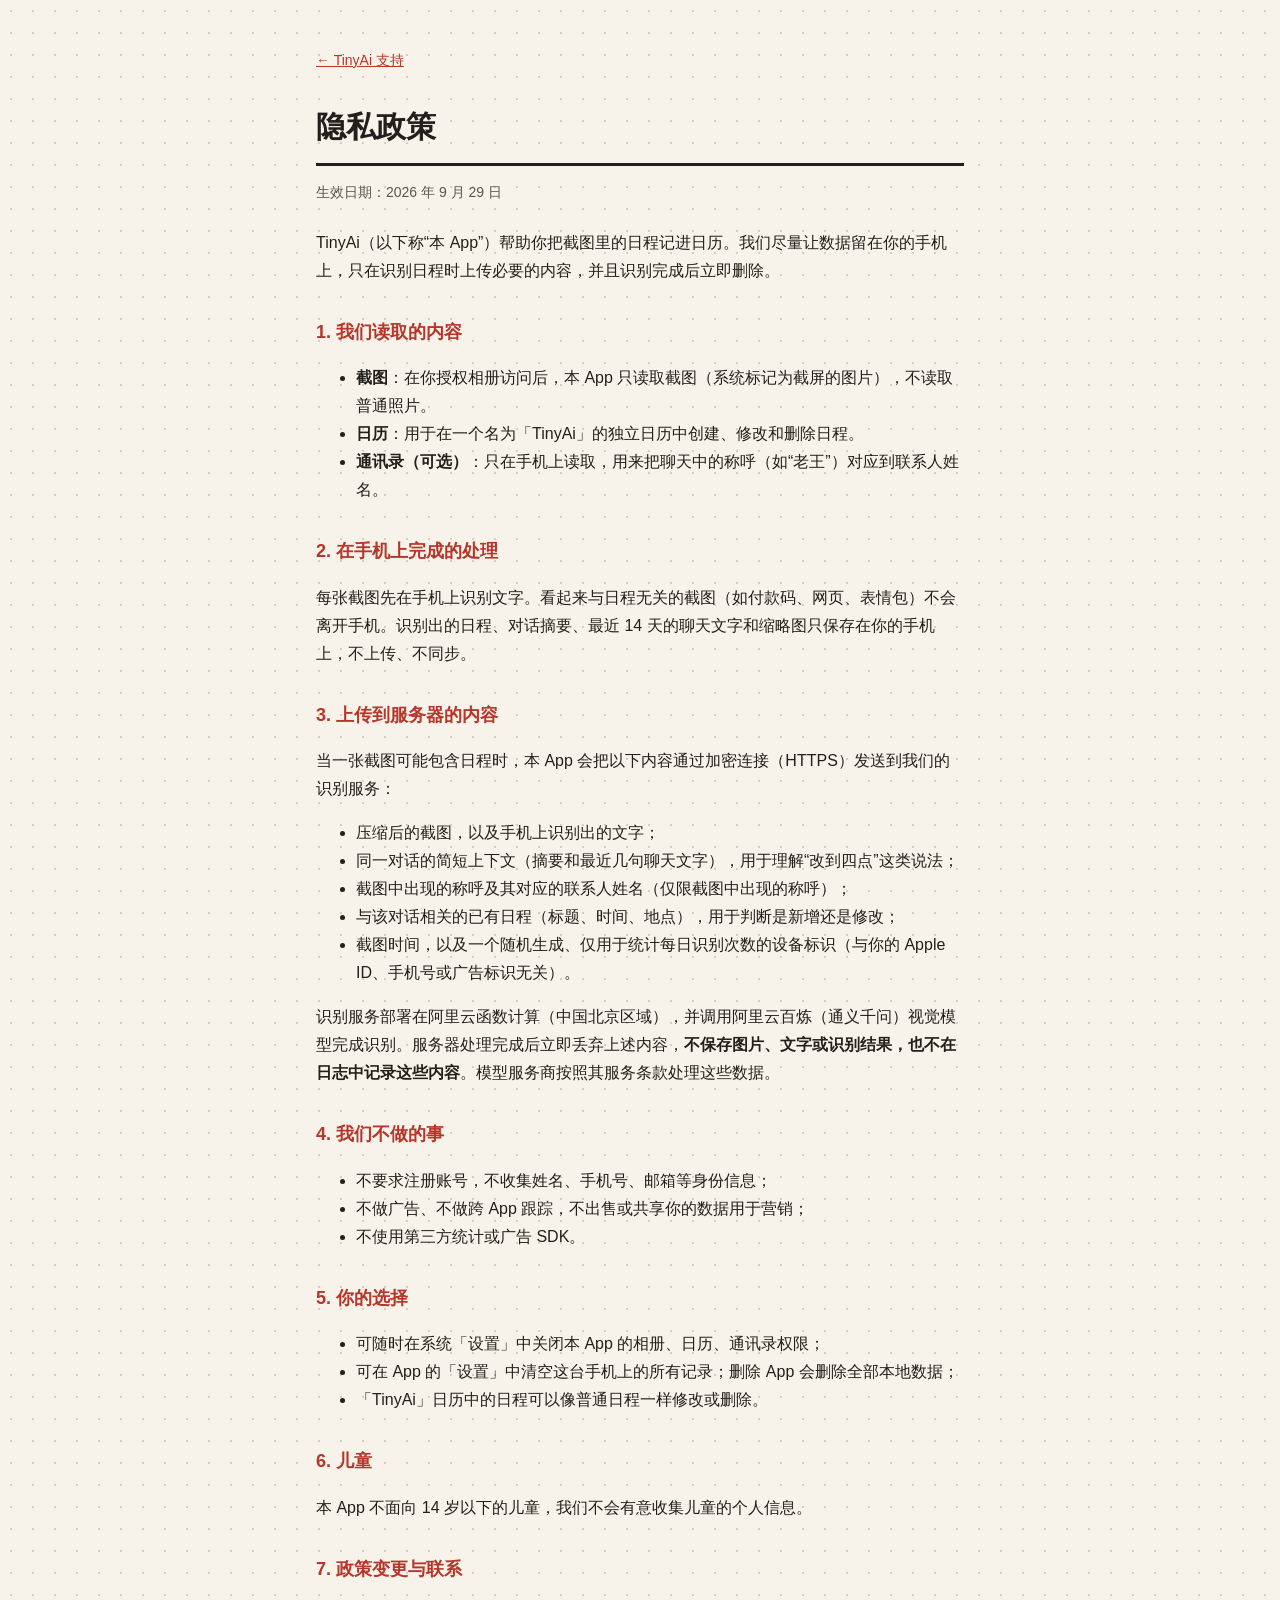
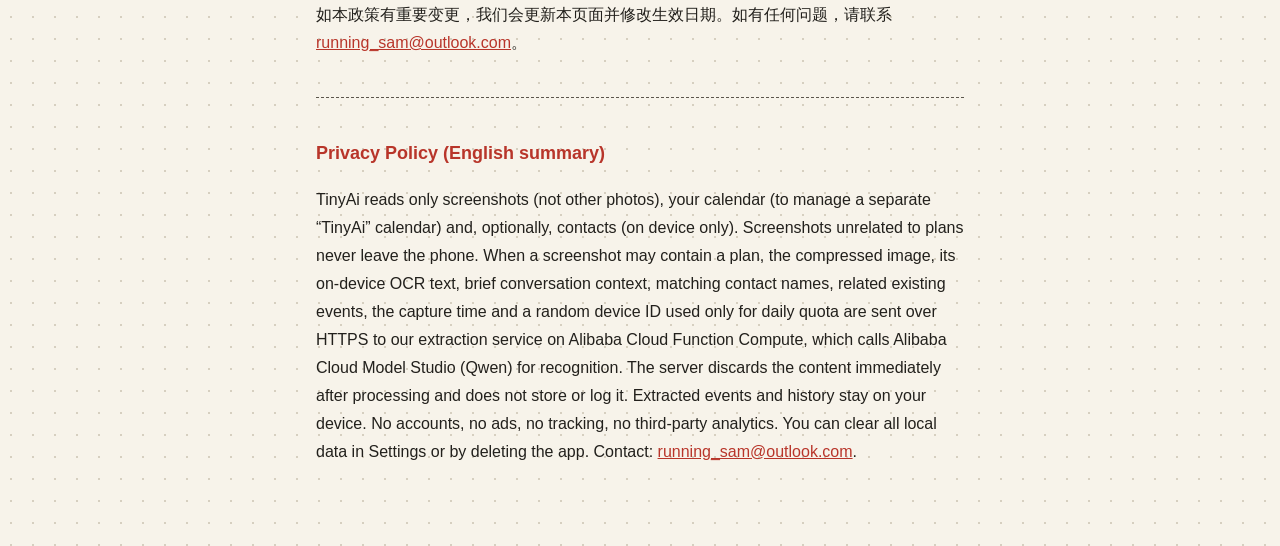
==== privacy.html @ 1770eeb3 "TinyAi support and privacy pages Co-Authored-By: Claude Opus 5.5 (1M context) <noreply@anthropic.com" ====
<!doctype html>
<html lang="zh-Hans"><head><meta charset="utf-8"><meta name="viewport" content="width=device-width,initial-scale=1">
<title>TinyAi 隐私政策</title><link rel="stylesheet" href="style.css"></head>
<body><main>
<nav><a href="index.html">← TinyAi 支持</a></nav>
<h1>隐私政策</h1>
<p class="meta">生效日期：2026 年 9 月 29 日</p>

<p>TinyAi（以下称“本 App”）帮助你把截图里的日程记进日历。我们尽量让数据留在你的手机上，只在识别日程时上传必要的内容，并且识别完成后立即删除。</p>

<h2>1. 我们读取的内容</h2>
<ul>
<li><b>截图</b>：在你授权相册访问后，本 App 只读取截图（系统标记为截屏的图片），不读取普通照片。</li>
<li><b>日历</b>：用于在一个名为「TinyAi」的独立日历中创建、修改和删除日程。</li>
<li><b>通讯录（可选）</b>：只在手机上读取，用来把聊天中的称呼（如“老王”）对应到联系人姓名。</li>
</ul>

<h2>2. 在手机上完成的处理</h2>
<p>每张截图先在手机上识别文字。看起来与日程无关的截图（如付款码、网页、表情包）不会离开手机。识别出的日程、对话摘要、最近 14 天的聊天文字和缩略图只保存在你的手机上，不上传、不同步。</p>

<h2>3. 上传到服务器的内容</h2>
<p>当一张截图可能包含日程时，本 App 会把以下内容通过加密连接（HTTPS）发送到我们的识别服务：</p>
<ul>
<li>压缩后的截图，以及手机上识别出的文字；</li>
<li>同一对话的简短上下文（摘要和最近几句聊天文字），用于理解“改到四点”这类说法；</li>
<li>截图中出现的称呼及其对应的联系人姓名（仅限截图中出现的称呼）；</li>
<li>与该对话相关的已有日程（标题、时间、地点），用于判断是新增还是修改；</li>
<li>截图时间，以及一个随机生成、仅用于统计每日识别次数的设备标识（与你的 Apple ID、手机号或广告标识无关）。</li>
</ul>
<p>识别服务部署在阿里云函数计算（中国北京区域），并调用阿里云百炼（通义千问）视觉模型完成识别。服务器处理完成后立即丢弃上述内容，<b>不保存图片、文字或识别结果，也不在日志中记录这些内容</b>。模型服务商按照其服务条款处理这些数据。</p>

<h2>4. 我们不做的事</h2>
<ul>
<li>不要求注册账号，不收集姓名、手机号、邮箱等身份信息；</li>
<li>不做广告、不做跨 App 跟踪，不出售或共享你的数据用于营销；</li>
<li>不使用第三方统计或广告 SDK。</li>
</ul>

<h2>5. 你的选择</h2>
<ul>
<li>可随时在系统「设置」中关闭本 App 的相册、日历、通讯录权限；</li>
<li>可在 App 的「设置」中清空这台手机上的所有记录；删除 App 会删除全部本地数据；</li>
<li>「TinyAi」日历中的日程可以像普通日程一样修改或删除。</li>
</ul>

<h2>6. 儿童</h2>
<p>本 App 不面向 14 岁以下的儿童，我们不会有意收集儿童的个人信息。</p>

<h2>7. 政策变更与联系</h2>
<p>如本政策有重要变更，我们会更新本页面并修改生效日期。如有任何问题，请联系 <a href="mailto:running_sam@outlook.com">running_sam@outlook.com</a>。</p>

<hr>
<h2>Privacy Policy (English summary)</h2>
<p>TinyAi reads only screenshots (not other photos), your calendar (to manage a separate “TinyAi” calendar) and, optionally, contacts (on device only). Screenshots unrelated to plans never leave the phone. When a screenshot may contain a plan, the compressed image, its on-device OCR text, brief conversation context, matching contact names, related existing events, the capture time and a random device ID used only for daily quota are sent over HTTPS to our extraction service on Alibaba Cloud Function Compute, which calls Alibaba Cloud Model Studio (Qwen) for recognition. The server discards the content immediately after processing and does not store or log it. Extracted events and history stay on your device. No accounts, no ads, no tracking, no third-party analytics. You can clear all local data in Settings or by deleting the app. Contact: <a href="mailto:running_sam@outlook.com">running_sam@outlook.com</a>.</p>
</main></body></html>
---- style.css ----
:root{--paper:#F7F3EA;--dot:#D6CFC0;--ink:#22201C;--soft:#5B564C;--red:#B8352A}
*{box-sizing:border-box}
body{margin:0;background:var(--paper);background-image:radial-gradient(circle,var(--dot) 1px,transparent 1.3px);background-size:22px 22px;color:var(--ink);font:16px/1.75 -apple-system,"PingFang SC","Noto Sans SC",sans-serif}
main{max-width:680px;margin:0 auto;padding:48px 16px 64px}
h1{font-family:"Songti SC",serif;font-size:30px;margin:0 0 4px;border-bottom:3px solid var(--ink);padding-bottom:10px}
h2{font-size:18px;margin:32px 0 6px;color:var(--red)}
p,li{color:var(--ink)}
.meta{color:var(--soft);font-size:14px;margin-bottom:24px}
a{color:var(--red)}
hr{border:0;border-top:1px dashed var(--soft);margin:40px 0}
nav{font-size:14px;margin-bottom:28px}
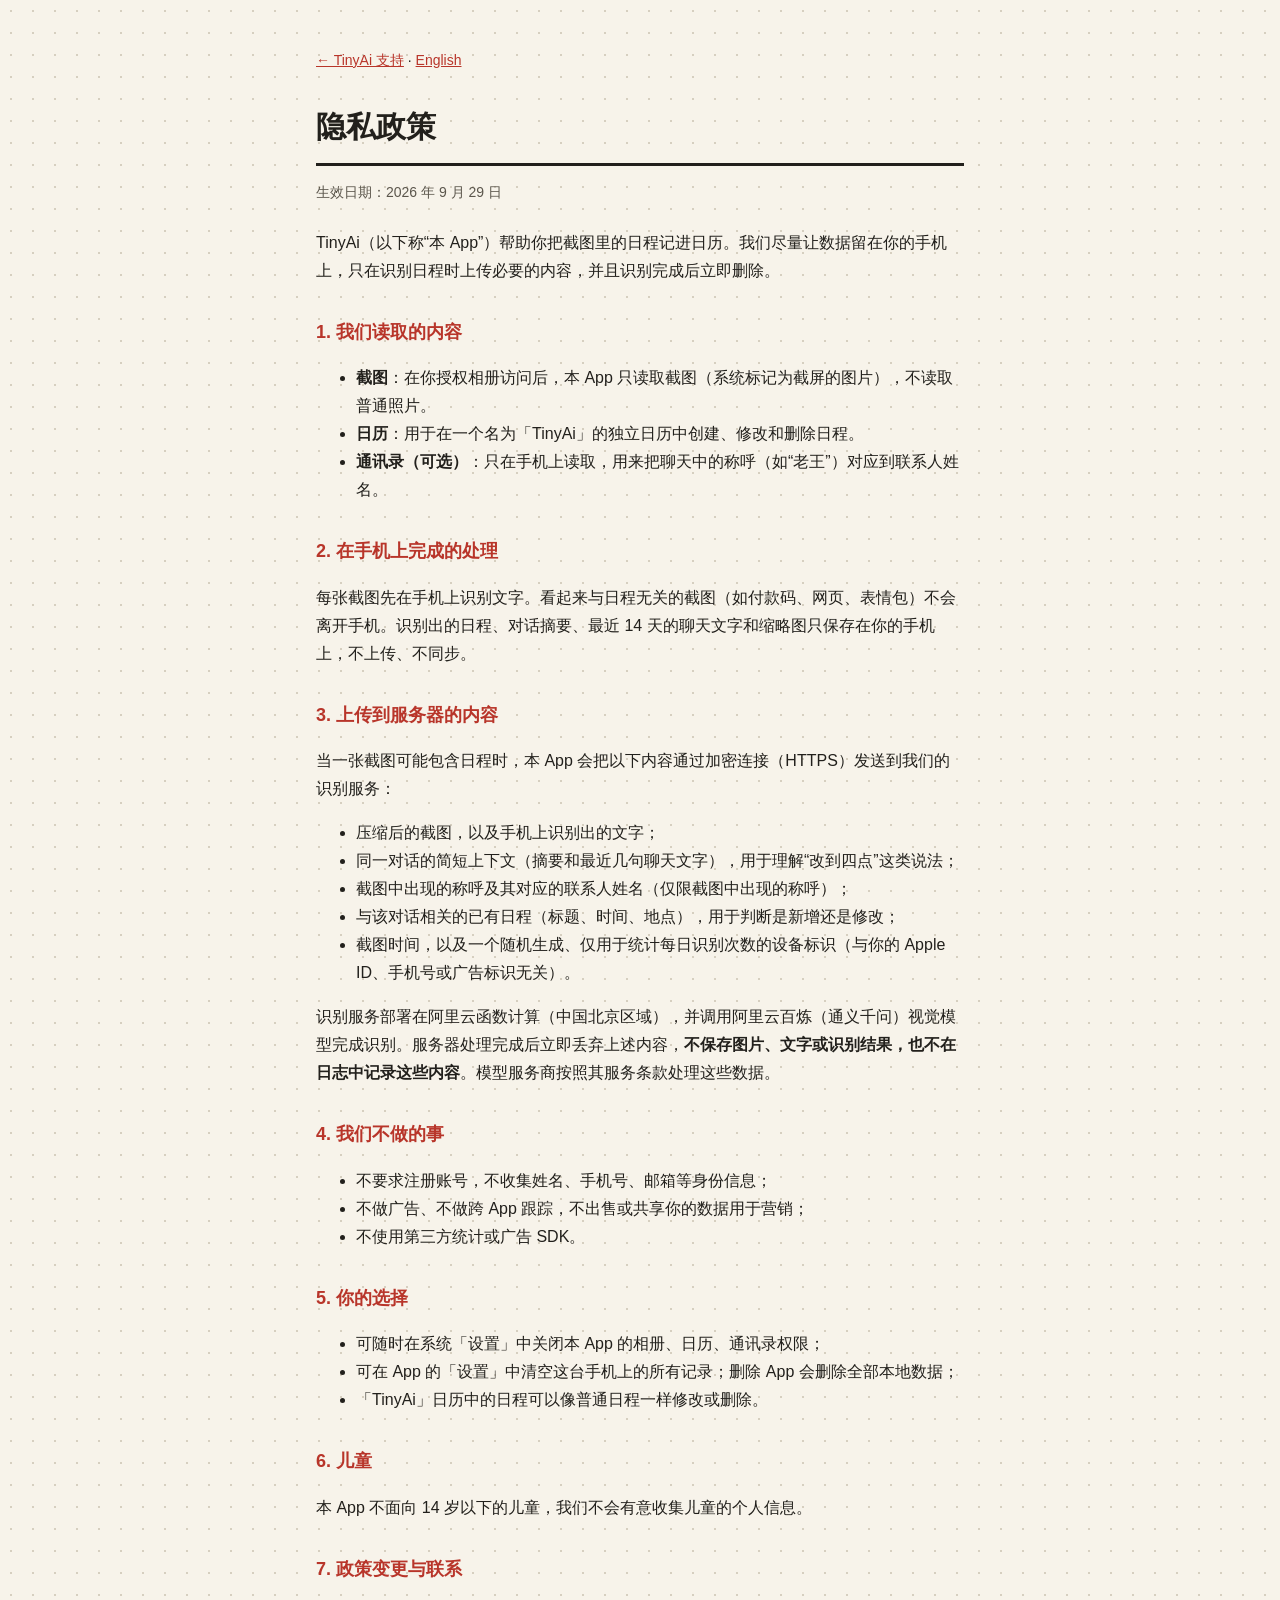
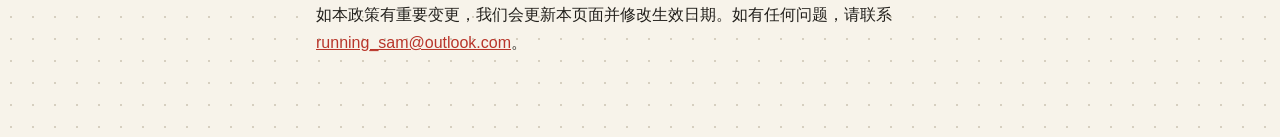
==== commit 6132416b: "Full English privacy policy Co-Authored-By: Claude Opus 5.5 (1M context) <noreply@anthropic.com>" ====
--- a/privacy.html
+++ b/privacy.html
@@ -2,7 +2,7 @@
 <html lang="zh-Hans"><head><meta charset="utf-8"><meta name="viewport" content="width=device-width,initial-scale=1">
 <title>TinyAi 隐私政策</title><link rel="stylesheet" href="style.css"></head>
 <body><main>
-<nav><a href="index.html">← TinyAi 支持</a></nav>
+<nav><a href="index.html">← TinyAi 支持</a> · <a href="privacy-en.html">English</a></nav>
 <h1>隐私政策</h1>
 <p class="meta">生效日期：2026 年 9 月 29 日</p>
 
@@ -49,7 +49,4 @@
 <h2>7. 政策变更与联系</h2>
 <p>如本政策有重要变更，我们会更新本页面并修改生效日期。如有任何问题，请联系 <a href="mailto:running_sam@outlook.com">running_sam@outlook.com</a>。</p>
 
-<hr>
-<h2>Privacy Policy (English summary)</h2>
-<p>TinyAi reads only screenshots (not other photos), your calendar (to manage a separate “TinyAi” calendar) and, optionally, contacts (on device only). Screenshots unrelated to plans never leave the phone. When a screenshot may contain a plan, the compressed image, its on-device OCR text, brief conversation context, matching contact names, related existing events, the capture time and a random device ID used only for daily quota are sent over HTTPS to our extraction service on Alibaba Cloud Function Compute, which calls Alibaba Cloud Model Studio (Qwen) for recognition. The server discards the content immediately after processing and does not store or log it. Extracted events and history stay on your device. No accounts, no ads, no tracking, no third-party analytics. You can clear all local data in Settings or by deleting the app. Contact: <a href="mailto:running_sam@outlook.com">running_sam@outlook.com</a>.</p>
 </main></body></html>
